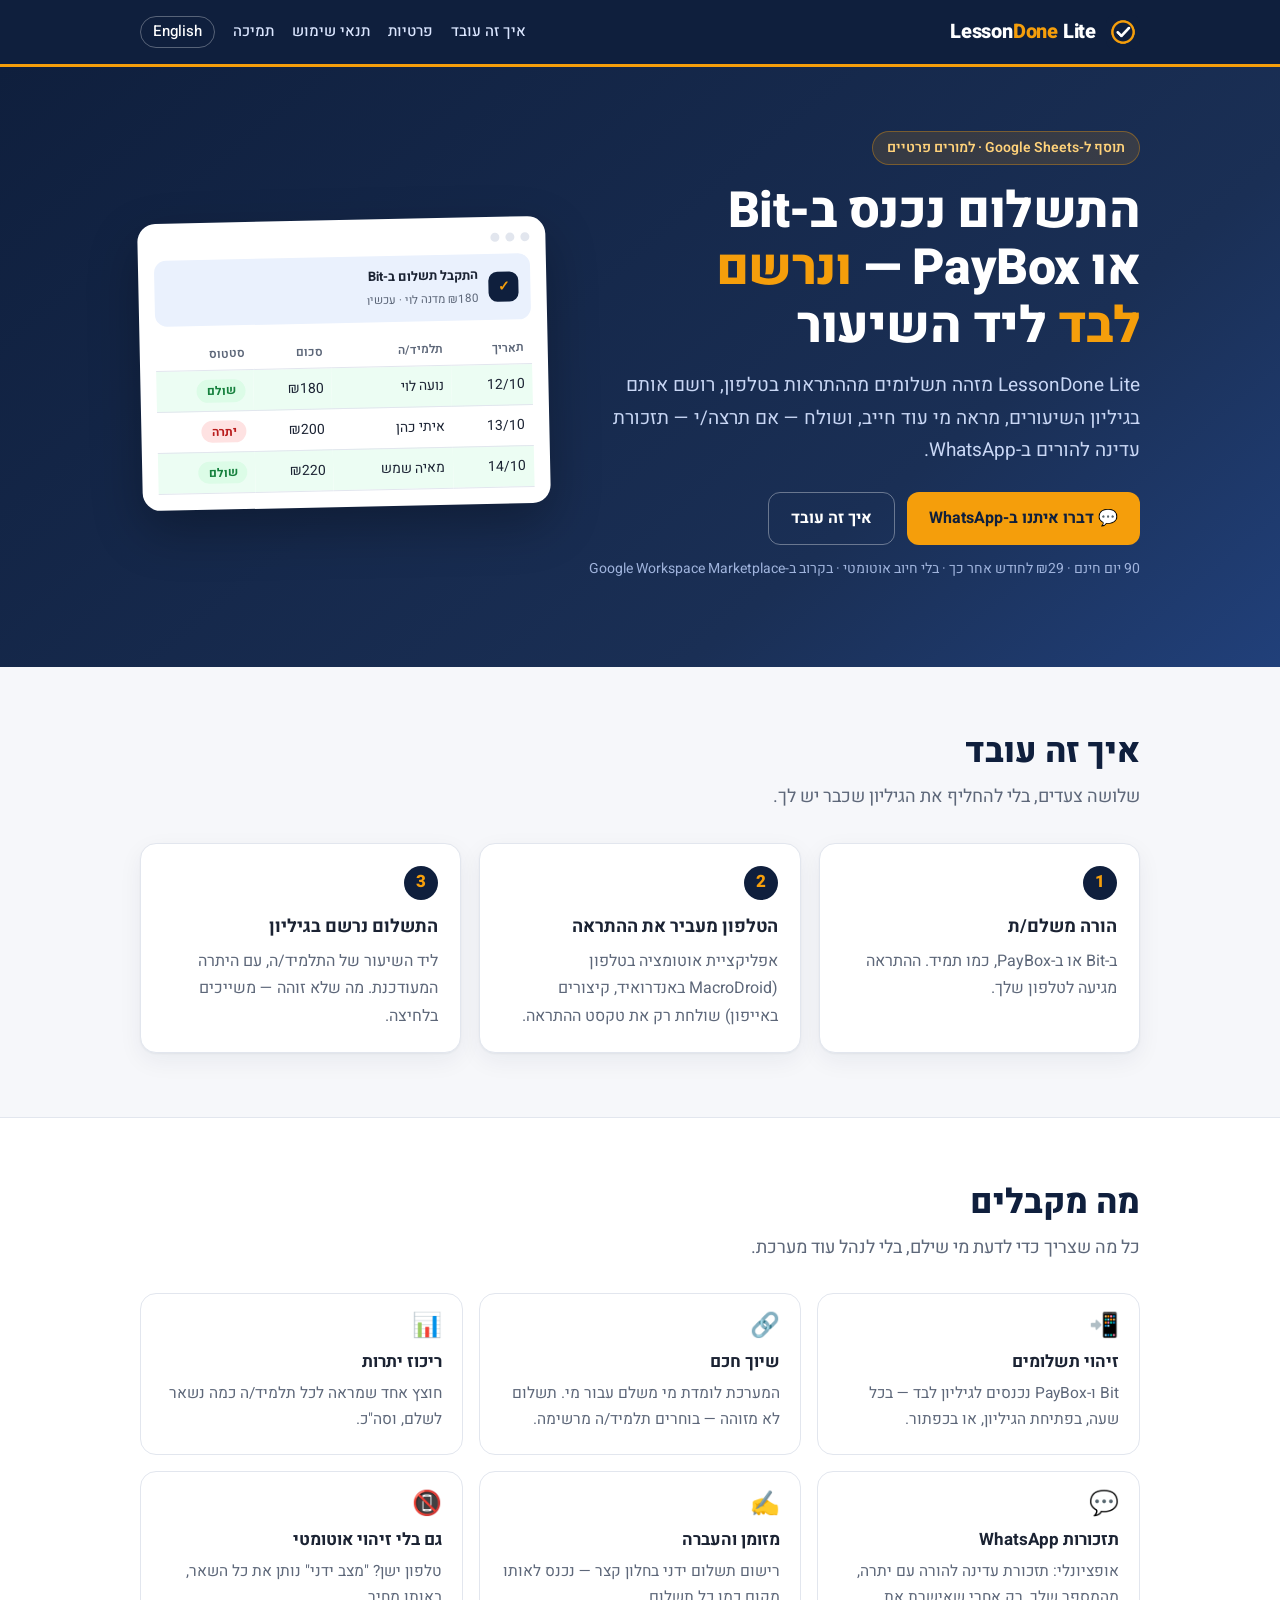
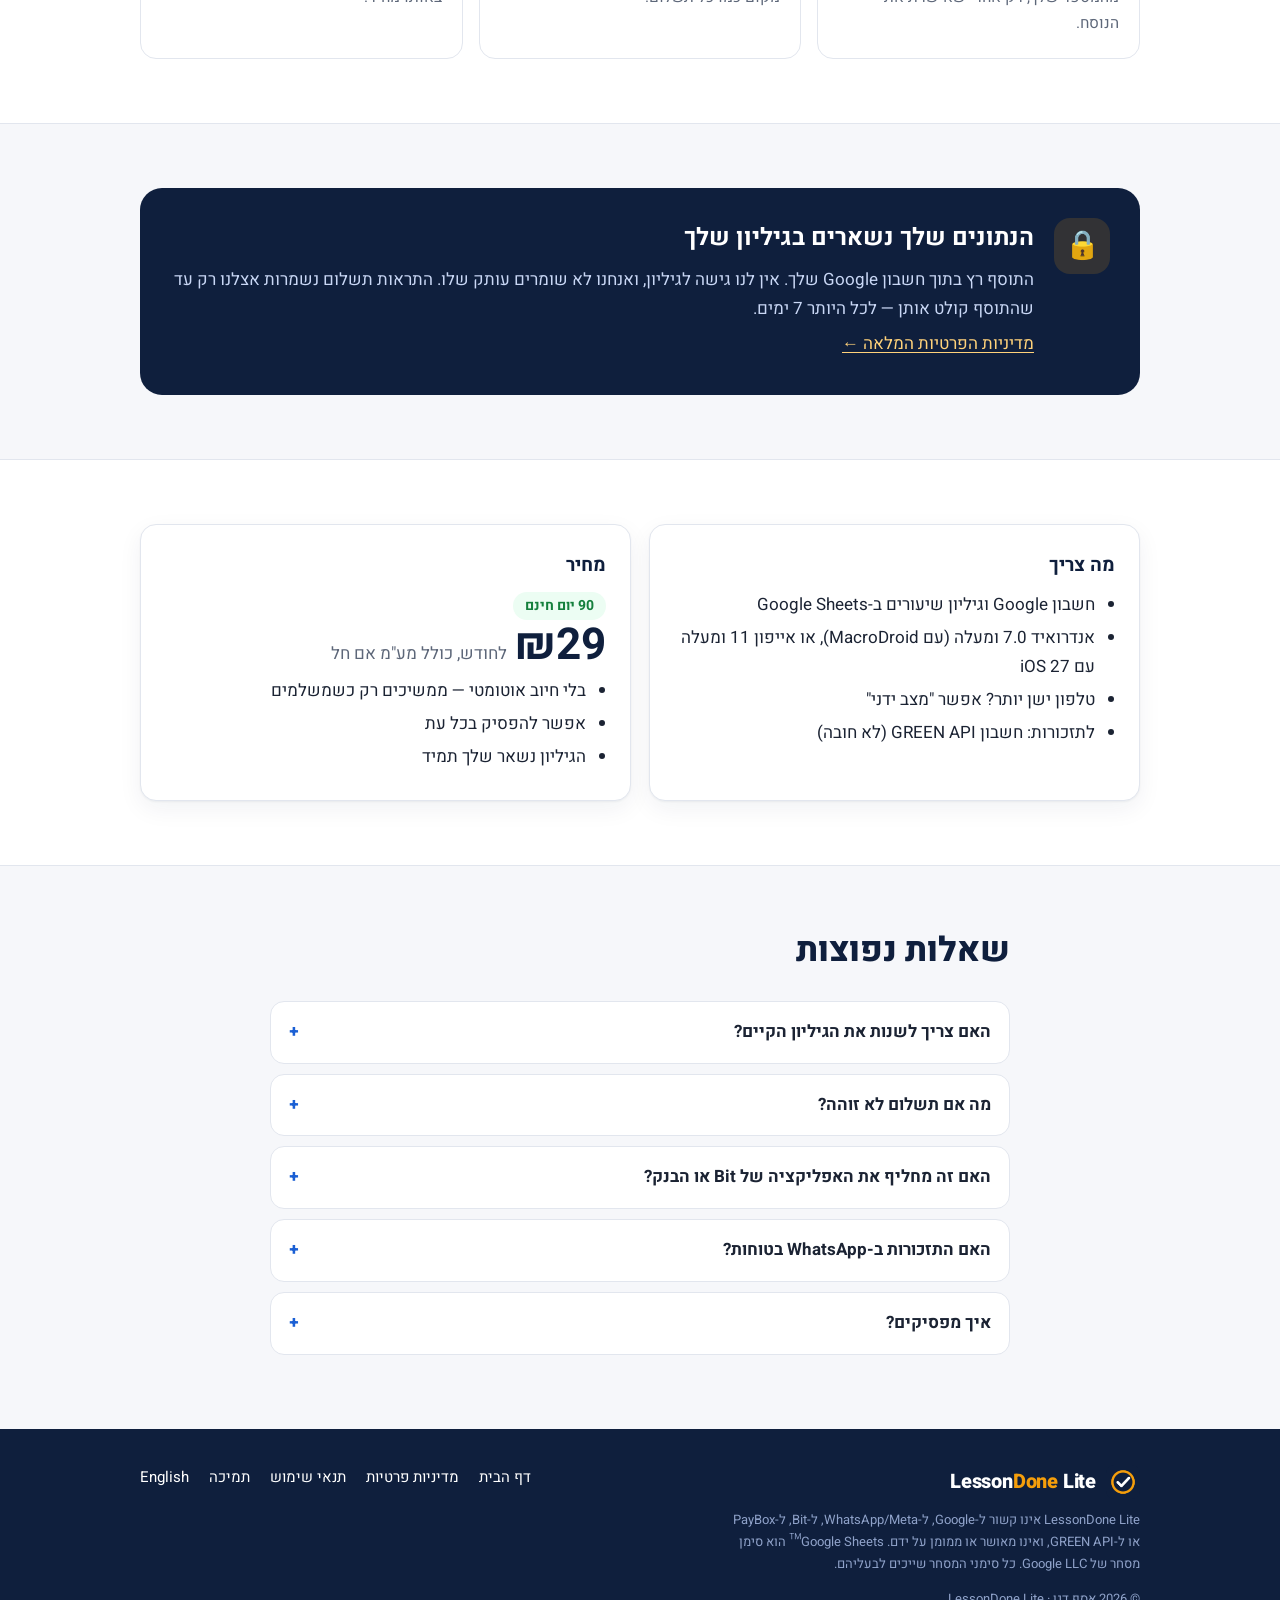
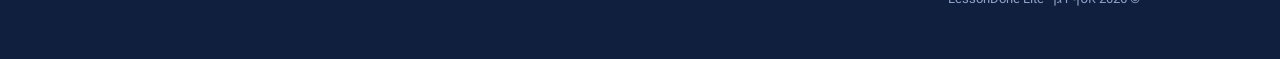
==== lite/index.html @ c4875c61 "site: LessonDone Lite pages (home, privacy, terms, support) HE+EN + brand Co-Authored-By: Claude Opu" ====
<!doctype html>
<html lang="he" dir="rtl">
<head>
<meta charset="utf-8">
<meta name="viewport" content="width=device-width, initial-scale=1, viewport-fit=cover">
<title>LessonDone Lite — מעקב תשלומים למורים פרטיים</title>
<meta name="description" content="LessonDone Lite — תוסף ל-Google Sheets שמזהה תשלומים מ-Bit ו-PayBox, רושם אותם ליד השיעור, מראה יתרות ושולח תזכורות WhatsApp למורים פרטיים.">
<meta name="theme-color" content="#0f1f3d">
<link rel="icon" type="image/png" sizes="32x32" href="/brand/icon-32.png">
<link rel="apple-touch-icon" href="/brand/icon-128.png">
<link rel="alternate" hreflang="en" href="/lite/en/">
<meta property="og:title" content="LessonDone Lite — מעקב תשלומים למורים פרטיים">
<meta property="og:description" content="LessonDone Lite — תוסף ל-Google Sheets שמזהה תשלומים מ-Bit ו-PayBox, רושם אותם ליד השיעור, מראה יתרות ושולח תזכורות WhatsApp למורים פרטיים.">
<meta property="og:image" content="/brand/banner-220x140.png">
<link rel="preconnect" href="https://fonts.googleapis.com">
<link rel="preconnect" href="https://fonts.gstatic.com" crossorigin>
<link rel="stylesheet" href="https://fonts.googleapis.com/css2?family=Heebo:wght@400;500;700;800&display=swap">
<link rel="stylesheet" href="/lite/assets/site.css">
</head>
<body>
<header class="top"><div class="wrap">
  <a class="logo" href="/lite/"><img src="/brand/icon-128.png" alt="" width="34" height="34"><bdi dir="ltr">Lesson<span>Done</span> Lite</bdi></a>
  <nav class="nav" aria-label="ניווט"><a href="/lite/#how">איך זה עובד</a><a href="/lite/privacy/">פרטיות</a><a href="/lite/terms/">תנאי שימוש</a><a href="/lite/support/">תמיכה</a><a class="lang" href="/lite/en/" lang="en" hreflang="en">English</a></nav>
</div></header>
<div class="hero"><div class="wrap">
  <div>
    <span class="eyebrow">תוסף ל-Google Sheets · למורים פרטיים</span>
    <h1>התשלום נכנס ב-Bit או PayBox — <em>ונרשם לבד</em> ליד השיעור</h1>
    <p class="sub">LessonDone Lite מזהה תשלומים מההתראות בטלפון, רושם אותם בגיליון השיעורים, מראה מי עוד חייב, ושולח — אם תרצה/י — תזכורת עדינה להורים ב-WhatsApp.</p>
    <div class="cta"><a class="btn btn-gold" href="https://wa.me/972524470034?text=%D7%A9%D7%9C%D7%95%D7%9D%2C%20%D7%99%D7%A9%20%D7%9C%D7%99%20%D7%A9%D7%90%D7%9C%D7%94%20%D7%9C%D7%92%D7%91%D7%99%20LessonDone%20Lite">💬 דברו איתנו ב-WhatsApp</a><a class="btn btn-ghost" href="#how">איך זה עובד</a></div>
    <p class="note">90 יום חינם · ₪29 לחודש אחר כך · בלי חיוב אוטומטי · בקרוב ב-Google Workspace Marketplace</p>
  </div>
  <div class="mock" aria-hidden="true">
  <div class="bar"><i></i><i></i><i></i></div>
  <div class="notif"><div class="dot">✓</div><div><b>התקבל תשלום ב-Bit</b><small>₪180 מדנה לוי · עכשיו</small></div></div>
  <table><thead><tr><th>תאריך</th><th>תלמיד/ה</th><th>סכום</th><th>סטטוס</th></tr></thead>
  <tbody><tr class="paid"><td>12/10</td><td>נועה לוי</td><td>₪180</td><td><span class="pill ok">שולם</span></td></tr>
  <tr><td>13/10</td><td>איתי כהן</td><td>₪200</td><td><span class="pill due">יתרה</span></td></tr>
  <tr class="paid"><td>14/10</td><td>מאיה שמש</td><td>₪220</td><td><span class="pill ok">שולם</span></td></tr></tbody></table>
</div>
</div></div>
<main>
<section id="how"><div class="wrap">
  <div class="sec-h"><h2>איך זה עובד</h2><p>שלושה צעדים, בלי להחליף את הגיליון שכבר יש לך.</p></div>
  <div class="steps">
    <div class="step"><div class="n">1</div><h3>הורה משלם/ת</h3><p>ב-Bit או ב-PayBox, כמו תמיד. ההתראה מגיעה לטלפון שלך.</p></div>
    <div class="step"><div class="n">2</div><h3>הטלפון מעביר את ההתראה</h3><p>אפליקציית אוטומציה בטלפון (MacroDroid באנדרואיד, קיצורים באייפון) שולחת רק את טקסט ההתראה.</p></div>
    <div class="step"><div class="n">3</div><h3>התשלום נרשם בגיליון</h3><p>ליד השיעור של התלמיד/ה, עם היתרה המעודכנת. מה שלא זוהה — משייכים בלחיצה.</p></div>
  </div>
</div></section>
<section class="alt"><div class="wrap">
  <div class="sec-h"><h2>מה מקבלים</h2><p>כל מה שצריך כדי לדעת מי שילם, בלי לנהל עוד מערכת.</p></div>
  <div class="grid">
    <div class="feat"><div class="ic">📲</div><h3>זיהוי תשלומים</h3><p>Bit ו-PayBox נכנסים לגיליון לבד — בכל שעה, בפתיחת הגיליון, או בכפתור.</p></div>
    <div class="feat"><div class="ic">🔗</div><h3>שיוך חכם</h3><p>המערכת לומדת מי משלם עבור מי. תשלום לא מזוהה — בוחרים תלמיד/ה מרשימה.</p></div>
    <div class="feat"><div class="ic">📊</div><h3>ריכוז יתרות</h3><p>חוצץ אחד שמראה לכל תלמיד/ה כמה נשאר לשלם, וסה"כ.</p></div>
    <div class="feat"><div class="ic">💬</div><h3>תזכורות WhatsApp</h3><p>אופציונלי: תזכורת עדינה להורה עם יתרה, מהמספר שלך, רק אחרי שאישרת את הנוסח.</p></div>
    <div class="feat"><div class="ic">✍️</div><h3>מזומן והעברה</h3><p>רישום תשלום ידני בחלון קצר — נכנס לאותו מקום כמו כל תשלום.</p></div>
    <div class="feat"><div class="ic">📵</div><h3>גם בלי זיהוי אוטומטי</h3><p>טלפון ישן? "מצב ידני" נותן את כל השאר, באותו מחיר.</p></div>
  </div>
</div></section>
<section><div class="wrap">
  <div class="privacy">
    <div class="shield">🔒</div>
    <div><h2>הנתונים שלך נשארים בגיליון שלך</h2>
    <p>התוסף רץ בתוך חשבון Google שלך. אין לנו גישה לגיליון, ואנחנו לא שומרים עותק שלו. התראות תשלום נשמרות אצלנו רק עד שהתוסף קולט אותן — לכל היותר 7 ימים.</p>
    <p><a href="/lite/privacy/">מדיניות הפרטיות המלאה ←</a></p></div>
  </div>
</div></section>
<section class="alt"><div class="wrap">
  <div class="cols">
    <div class="card"><h3>מה צריך</h3><ul>
      <li>חשבון Google וגיליון שיעורים ב-Google Sheets</li>
      <li>אנדרואיד 7.0 ומעלה (עם MacroDroid), או אייפון 11 ומעלה עם iOS 27</li>
      <li>טלפון ישן יותר? אפשר "מצב ידני"</li>
      <li>לתזכורות: חשבון GREEN API (לא חובה)</li></ul></div>
    <div class="card"><h3>מחיר</h3><span class="tag">90 יום חינם</span>
      <div class="price"><b>₪29</b><span>לחודש, כולל מע"מ אם חל</span></div>
      <ul><li>בלי חיוב אוטומטי — ממשיכים רק כשמשלמים</li><li>אפשר להפסיק בכל עת</li><li>הגיליון נשאר שלך תמיד</li></ul></div>
  </div>
</div></section>
<section><div class="wrap narrow">
  <div class="sec-h"><h2>שאלות נפוצות</h2></div>
  <details><summary>האם צריך לשנות את הגיליון הקיים?</summary><p>לא. התוסף מזהה את העמודות שכבר יש לך (תאריך, תלמיד, סכום) ומוסיף כמה עמודות 💰 בסוף.</p></details>
  <details><summary>מה אם תשלום לא זוהה?</summary><p>הוא נכנס לחוצץ "💰 תשלומים נכנסים", ומשם משייכים אותו לתלמיד/ה בבחירה מרשימה. בפעם הבאה המערכת כבר תזהה.</p></details>
  <details><summary>האם זה מחליף את האפליקציה של Bit או הבנק?</summary><p>לא. הזיהוי הוא כלי מעקב נוח, לא רישום חשבונאי ולא אישור שהכסף התקבל. אם יש ספק — בודקים באפליקציה.</p></details>
  <details><summary>האם התזכורות ב-WhatsApp בטוחות?</summary><p>הן נשלחות דרך GREEN API, שירות חיצוני לא רשמי, ולכן יש סיכון שהמספר יוגבל. התוסף שולח מעט ובמרווחים, רק להורים עם יתרה. הפרטים בסעיף 9 של <a href="/lite/terms/">תנאי השימוש</a>. אפשר גם לעבוד בלי תזכורות.</p></details>
  <details><summary>איך מפסיקים?</summary><p>פשוט לא מחדשים, או כותבים לנו. להסרת התוסף: בגיליון ← תוספים ← ניהול תוספים.</p></details>
</div></section>
</main>
<footer><div class="wrap">
  <div><a class="logo" href="/lite/"><img src="/brand/icon-128.png" alt="" width="34" height="34"><bdi dir="ltr">Lesson<span>Done</span> Lite</bdi></a>
  <p class="small">LessonDone Lite אינו קשור ל-Google, ל-WhatsApp/Meta, ל-Bit, ל-PayBox או ל-GREEN API, ואינו מאושר או ממומן על ידם. Google Sheets™ הוא סימן מסחר של Google LLC. כל סימני המסחר שייכים לבעליהם.</p><p class="small">© 2026 אסף דגן · LessonDone Lite</p></div>
  <div class="links"><a href="/lite/">דף הבית</a><a href="/lite/privacy/">מדיניות פרטיות</a><a href="/lite/terms/">תנאי שימוש</a><a href="/lite/support/">תמיכה</a><a href="/lite/en/" lang="en">English</a></div>
</div></footer>
</body>
</html>
---- lite/assets/site.css ----
/* LessonDone Lite — site styles (brand: navy #0f1f3d, blue #1a5fd4, gold #f59e0b) */
:root{
  --navy:#0f1f3d; --navy-2:#1a2f55; --blue:#1a5fd4; --blue-soft:#eaf1fd; --gold:#f59e0b; --gold-soft:#fff6e3;
  --bg:#f6f7fa; --paper:#ffffff; --ink:#1b2333; --muted:#5d6779; --rule:#e2e6ee; --green:#15803d; --green-soft:#ecfdf3;
  --r:16px; --shadow:0 1px 2px rgba(15,31,61,.05),0 8px 24px rgba(15,31,61,.06);
  --f:"Heebo",Arial,"Segoe UI",sans-serif;
}
*{box-sizing:border-box}
html{-webkit-text-size-adjust:100%}
body{margin:0;background:var(--bg);color:var(--ink);font-family:var(--f);font-size:17px;line-height:1.7}
a{color:var(--blue);text-underline-offset:3px}
img{max-width:100%;display:block}
.wrap{max-width:1040px;margin:0 auto;padding-left:max(20px,env(safe-area-inset-left,0px));padding-right:max(20px,env(safe-area-inset-right,0px))}
.narrow{max-width:780px}

/* top bar */
.top{background:var(--navy);color:#fff;position:sticky;top:0;z-index:20;border-bottom:3px solid var(--gold)}
.top .wrap{display:flex;align-items:center;justify-content:space-between;gap:16px;min-height:64px;flex-wrap:wrap;padding-block:8px}
.logo{display:flex;align-items:center;gap:10px;color:#fff;text-decoration:none;font-weight:800;font-size:20px;letter-spacing:-.2px;white-space:nowrap}
.logo img{width:34px;height:34px;border-radius:9px}
.logo span{color:var(--gold)}
.nav{display:flex;align-items:center;gap:4px 18px;flex-wrap:wrap;font-size:15px}
.nav a{color:#dbe6ff;text-decoration:none;font-weight:500}
.nav a:hover,.nav a[aria-current="page"]{color:#fff}
.nav a[aria-current="page"]{border-bottom:2px solid var(--gold)}
.nav .lang{border:1px solid rgba(255,255,255,.3);border-radius:999px;padding:2px 12px;color:#fff}

/* hero */
.hero{background:linear-gradient(140deg,var(--navy) 0%,var(--navy-2) 70%,#21407a 100%);color:#fff;overflow:hidden}
.hero .wrap{display:grid;grid-template-columns:1.15fr .85fr;gap:40px;align-items:center;padding-block:64px 72px}
.eyebrow{display:inline-flex;align-items:center;gap:8px;background:rgba(245,158,11,.14);color:#ffd27a;border:1px solid rgba(245,158,11,.35);border-radius:999px;padding:4px 14px;font-size:14px;font-weight:600}
.hero h1{font-size:clamp(32px,5vw,50px);line-height:1.15;margin:18px 0 14px;font-weight:800;letter-spacing:-.5px;text-wrap:balance}
.hero h1 em{font-style:normal;color:var(--gold)}
.hero p.sub{font-size:19px;color:#c9d7f5;margin:0 0 26px;max-width:34em}
.cta{display:flex;flex-wrap:wrap;gap:12px}
.btn{display:inline-flex;align-items:center;gap:8px;font:inherit;font-weight:700;font-size:16px;border-radius:12px;padding:12px 22px;text-decoration:none;cursor:pointer;border:0}
.btn-gold{background:var(--gold);color:var(--navy)}
.btn-gold:hover{background:#ffb02e}
.btn-ghost{background:transparent;color:#fff;border:1px solid rgba(255,255,255,.35)}
.btn-ghost:hover{background:rgba(255,255,255,.08)}
.btn-blue{background:var(--blue);color:#fff}
.note{font-size:14px;color:#9fb3dc;margin-top:12px}

/* hero mock: a sheet row turning green */
.mock{background:#fff;color:var(--ink);border-radius:18px;box-shadow:0 20px 50px rgba(0,0,0,.28);padding:16px;font-size:14px;transform:rotate(-1.2deg)}
.mock .bar{display:flex;gap:6px;margin-bottom:12px}.mock .bar i{width:9px;height:9px;border-radius:50%;background:#e2e6ee;display:block}
.mock .notif{display:flex;gap:10px;align-items:center;background:var(--blue-soft);border-radius:12px;padding:10px 12px;margin-bottom:12px}
.mock .notif b{display:block;font-size:13px}
.mock .notif small{color:var(--muted)}
.mock .dot{width:30px;height:30px;border-radius:9px;background:var(--navy);flex-shrink:0;display:grid;place-items:center;color:var(--gold);font-weight:900}
.mock table{width:100%;border-collapse:collapse;font-variant-numeric:tabular-nums}
.mock th{font-size:12px;color:var(--muted);font-weight:600;text-align:start;padding:6px 8px;border-bottom:1px solid var(--rule)}
.mock td{padding:8px;border-bottom:1px solid var(--rule)}
.mock tr.paid td{background:var(--green-soft)}
.mock .pill{display:inline-block;font-size:12px;font-weight:700;border-radius:999px;padding:1px 10px}
.mock .ok{background:#dcfce7;color:var(--green)}
.mock .due{background:#fee2e2;color:#b91c1c}

/* sections */
section{padding-block:64px}
.sec-h{max-width:640px;margin-bottom:30px}
.sec-h h2{font-size:clamp(26px,3.4vw,34px);line-height:1.2;margin:0 0 10px;font-weight:800;color:var(--navy);text-wrap:balance}
.sec-h p{margin:0;color:var(--muted);font-size:18px}
.steps{display:grid;grid-template-columns:repeat(3,1fr);gap:18px;counter-reset:s}
.step{background:var(--paper);border:1px solid var(--rule);border-radius:var(--r);padding:22px;box-shadow:var(--shadow);min-width:0}
.step .n{width:34px;height:34px;border-radius:50%;background:var(--navy);color:var(--gold);font-weight:800;display:grid;place-items:center;margin-bottom:12px}
.step h3{margin:0 0 6px;font-size:18px}
.step p{margin:0;color:var(--muted);font-size:16px}
.grid{display:grid;grid-template-columns:repeat(3,1fr);gap:16px}
.feat{background:var(--paper);border-radius:var(--r);padding:20px;border:1px solid var(--rule);min-width:0}
.feat .ic{font-size:24px;line-height:1;margin-bottom:10px}
.feat h3{margin:0 0 4px;font-size:17px}
.feat p{margin:0;color:var(--muted);font-size:15.5px}
.alt{background:#fff;border-block:1px solid var(--rule)}

.privacy{display:grid;grid-template-columns:auto 1fr;gap:20px;align-items:start;background:var(--navy);color:#fff;border-radius:22px;padding:30px}
.privacy .shield{width:56px;height:56px;border-radius:16px;background:rgba(245,158,11,.15);display:grid;place-items:center;font-size:28px}
.privacy h2{margin:0 0 8px;font-size:24px}
.privacy p{margin:0 0 6px;color:#c9d7f5}
.privacy a{color:#ffd27a}

.cols{display:grid;grid-template-columns:1fr 1fr;gap:18px}
.card{background:var(--paper);border:1px solid var(--rule);border-radius:var(--r);padding:24px;box-shadow:var(--shadow);min-width:0}
.card h3{margin:0 0 10px;font-size:19px;color:var(--navy)}
.card ul{margin:0;padding-inline-start:20px}
.card li{margin:4px 0}
.price{display:flex;align-items:baseline;gap:8px;margin:4px 0 8px}
.price b{font-size:44px;color:var(--navy);line-height:1;font-variant-numeric:tabular-nums}
.price span{color:var(--muted)}
.tag{display:inline-block;background:var(--green-soft);color:var(--green);font-weight:700;border-radius:999px;padding:2px 12px;font-size:14px}

details{background:var(--paper);border:1px solid var(--rule);border-radius:14px;padding:4px 18px;margin-bottom:10px}
summary{cursor:pointer;font-weight:700;padding:12px 0;list-style:none}
summary::-webkit-details-marker{display:none}
summary::after{content:"+";float:inline-end;color:var(--blue);font-weight:800}
details[open] summary::after{content:"–"}
details p{margin:0 0 14px;color:var(--muted)}

/* document pages (privacy / terms / support) */
.doc-head{background:linear-gradient(140deg,var(--navy),var(--navy-2));color:#fff;padding-block:44px 40px}
.doc-head h1{margin:0 0 6px;font-size:clamp(28px,4vw,40px);font-weight:800}
.doc-head p{margin:0;color:#c9d7f5}
.doc{padding-block:36px 72px}
.doc article{background:var(--paper);border:1px solid var(--rule);border-radius:var(--r);padding:clamp(20px,4vw,48px);box-shadow:var(--shadow)}
.doc h2{font-size:21px;color:var(--navy);margin:32px 0 8px;padding-top:18px;border-top:1px solid var(--rule)}
.doc h2:first-child{margin-top:0;padding-top:0;border-top:0}
.doc h3{font-size:17px;margin:18px 0 4px}
.doc p,.doc li{max-width:72ch}
.doc .lead{font-size:18px}
.doc .tbl{overflow-x:auto;margin:10px 0 16px}
.doc table{border-collapse:collapse;width:100%;min-width:560px;font-size:15px;line-height:1.55}
.doc th,.doc td{border:1px solid var(--rule);padding:9px 11px;vertical-align:top;text-align:start}
.doc th{background:var(--blue-soft)}
.doc .caps{font-weight:700}
.doc .en-quote{direction:ltr;text-align:left;font-style:italic;background:var(--blue-soft);border-radius:10px;padding:12px 16px;unicode-bidi:isolate}
.doc .foot{color:var(--muted);font-size:14px;margin-top:30px}
.contact{display:grid;grid-template-columns:repeat(2,1fr);gap:16px;margin-bottom:26px}
.contact .card a.big{font-size:20px;font-weight:800;text-decoration:none}

/* footer */
footer{background:var(--navy);color:#b9c7e6;font-size:15px;padding-block:36px}
footer .wrap{display:grid;grid-template-columns:1.2fr 1fr;gap:24px}
footer a{color:#fff;text-decoration:none}
footer .links{display:flex;flex-wrap:wrap;gap:8px 20px;justify-content:flex-end;align-content:start}
footer .small{font-size:13px;color:#8fa2c9;margin-top:10px;max-width:60ch}

:focus-visible{outline:3px solid var(--gold);outline-offset:2px;border-radius:6px}

@media (max-width:860px){
  .hero .wrap{grid-template-columns:1fr;padding-block:44px 52px}
  .mock{transform:none;max-width:460px}
  .steps,.grid{grid-template-columns:1fr 1fr}
  .cols,.contact{grid-template-columns:1fr}
  footer .wrap{grid-template-columns:1fr}
  footer .links{justify-content:flex-start}
}
@media (max-width:560px){
  body{font-size:16px}
  .steps,.grid{grid-template-columns:1fr}
  section{padding-block:48px}
  .privacy{grid-template-columns:1fr}
  .nav{font-size:14px;gap:4px 12px}
}
@media print{
  .top,footer,.doc-head .lang-switch{display:none!important}
  body{background:#fff;font-size:11.5pt}
  .doc-head{background:none;color:#000;padding:0 0 10px}
  .doc-head p{color:#333}
  .doc article{border:0;box-shadow:none;padding:0}
  .doc .tbl{overflow:visible}.doc table{min-width:0}
}
@media (prefers-reduced-motion:reduce){*{transition:none!important;animation:none!important}}
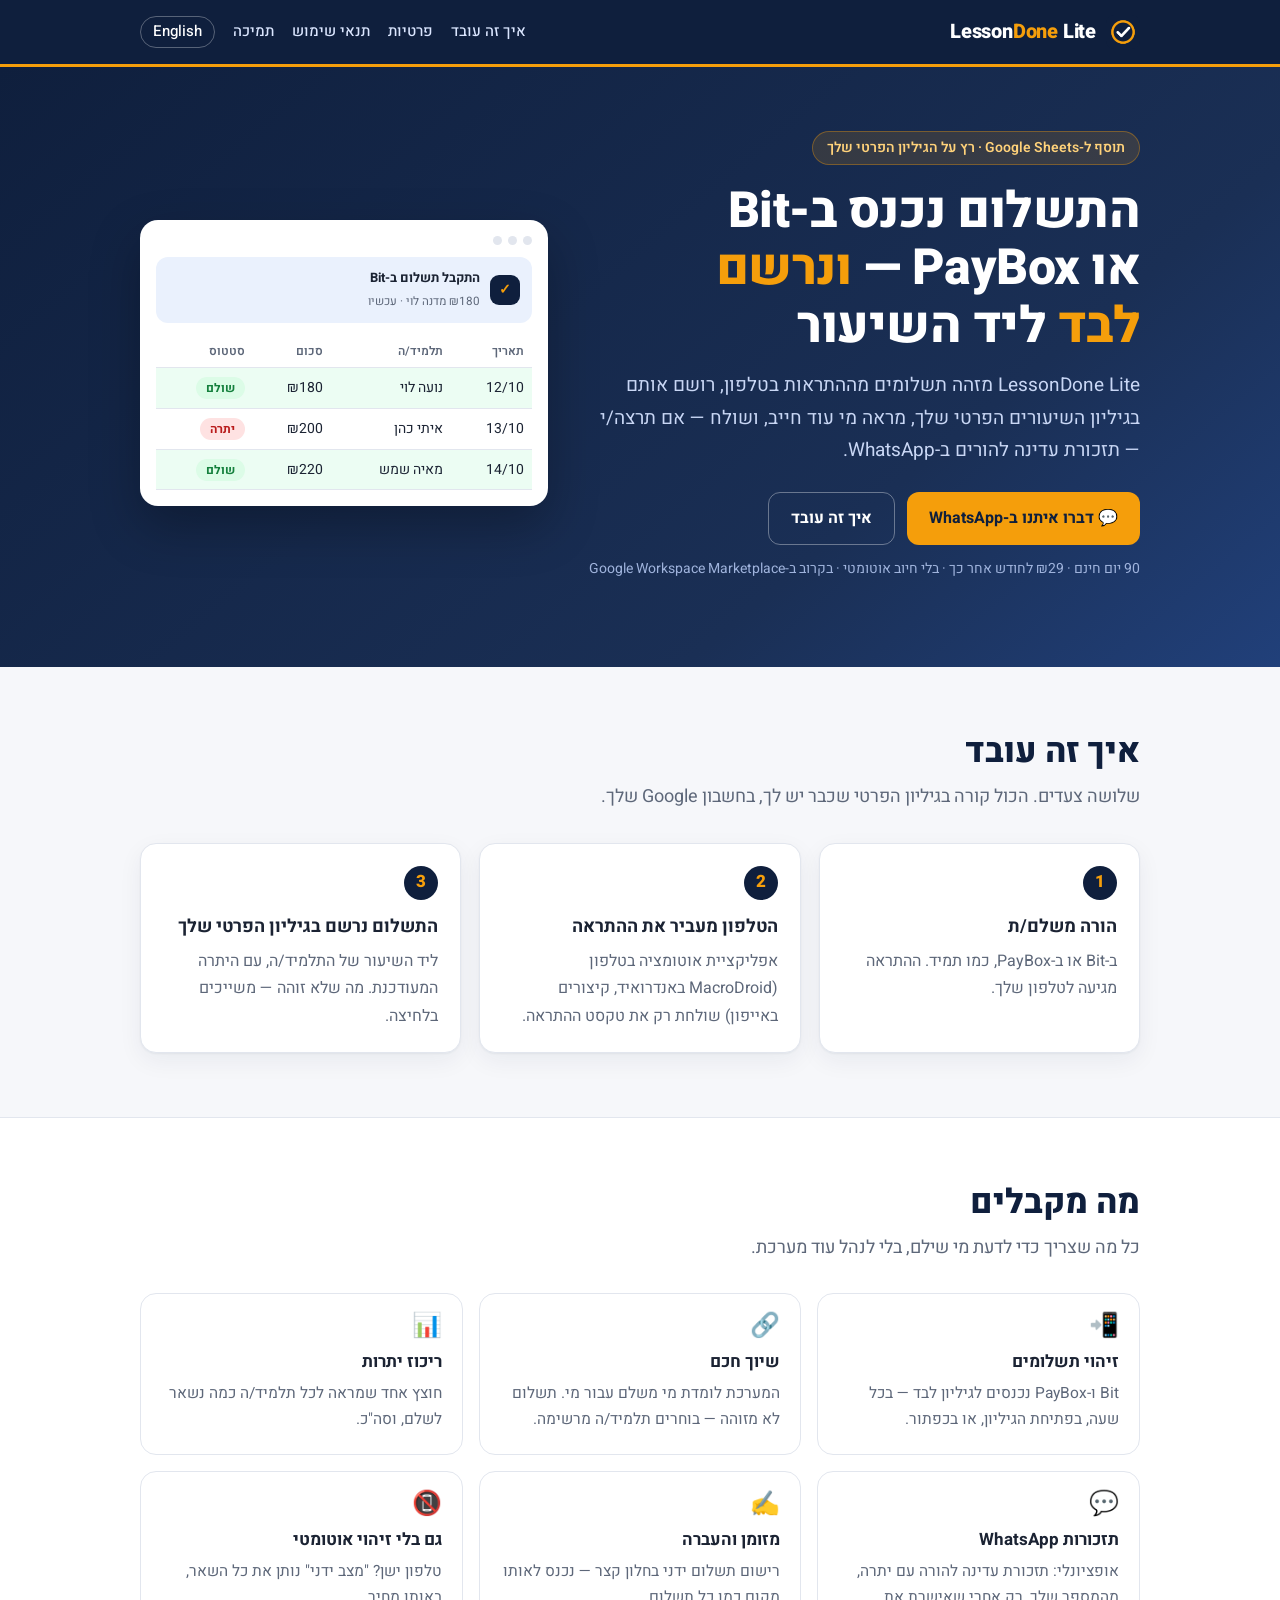
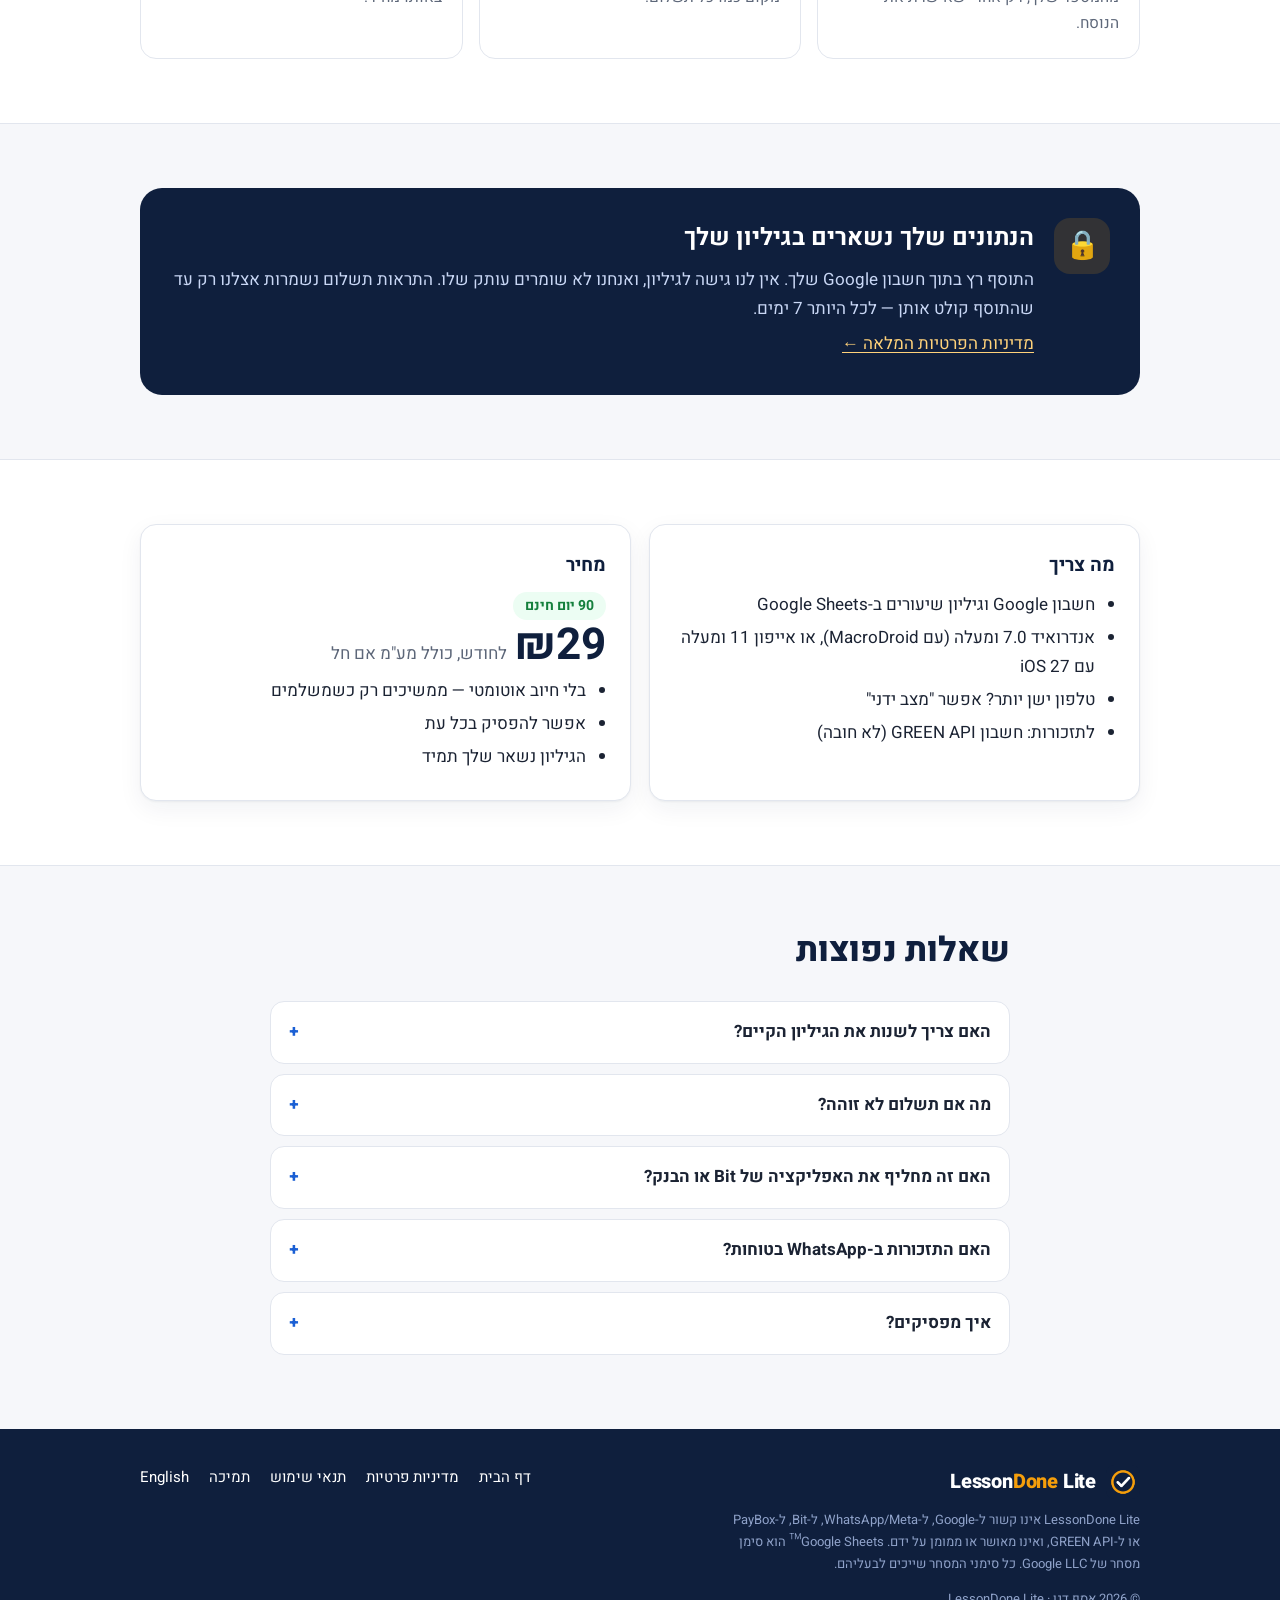
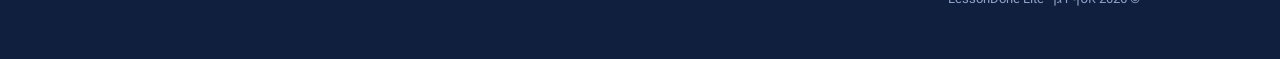
==== commit 74110ab2: "site: private sheet wording, straight preview" ====
--- a/lite/index.html
+++ b/lite/index.html
@@ -24,9 +24,9 @@
 </div></header>
 <div class="hero"><div class="wrap">
   <div>
-    <span class="eyebrow">תוסף ל-Google Sheets · למורים פרטיים</span>
+    <span class="eyebrow">תוסף ל-Google Sheets · רץ על הגיליון הפרטי שלך</span>
     <h1>התשלום נכנס ב-Bit או PayBox — <em>ונרשם לבד</em> ליד השיעור</h1>
-    <p class="sub">LessonDone Lite מזהה תשלומים מההתראות בטלפון, רושם אותם בגיליון השיעורים, מראה מי עוד חייב, ושולח — אם תרצה/י — תזכורת עדינה להורים ב-WhatsApp.</p>
+    <p class="sub">LessonDone Lite מזהה תשלומים מההתראות בטלפון, רושם אותם בגיליון השיעורים הפרטי שלך, מראה מי עוד חייב, ושולח — אם תרצה/י — תזכורת עדינה להורים ב-WhatsApp.</p>
     <div class="cta"><a class="btn btn-gold" href="https://wa.me/972524470034?text=%D7%A9%D7%9C%D7%95%D7%9D%2C%20%D7%99%D7%A9%20%D7%9C%D7%99%20%D7%A9%D7%90%D7%9C%D7%94%20%D7%9C%D7%92%D7%91%D7%99%20LessonDone%20Lite">💬 דברו איתנו ב-WhatsApp</a><a class="btn btn-ghost" href="#how">איך זה עובד</a></div>
     <p class="note">90 יום חינם · ₪29 לחודש אחר כך · בלי חיוב אוטומטי · בקרוב ב-Google Workspace Marketplace</p>
   </div>
@@ -41,11 +41,11 @@
 </div></div>
 <main>
 <section id="how"><div class="wrap">
-  <div class="sec-h"><h2>איך זה עובד</h2><p>שלושה צעדים, בלי להחליף את הגיליון שכבר יש לך.</p></div>
+  <div class="sec-h"><h2>איך זה עובד</h2><p>שלושה צעדים. הכול קורה בגיליון הפרטי שכבר יש לך, בחשבון Google שלך.</p></div>
   <div class="steps">
     <div class="step"><div class="n">1</div><h3>הורה משלם/ת</h3><p>ב-Bit או ב-PayBox, כמו תמיד. ההתראה מגיעה לטלפון שלך.</p></div>
     <div class="step"><div class="n">2</div><h3>הטלפון מעביר את ההתראה</h3><p>אפליקציית אוטומציה בטלפון (MacroDroid באנדרואיד, קיצורים באייפון) שולחת רק את טקסט ההתראה.</p></div>
-    <div class="step"><div class="n">3</div><h3>התשלום נרשם בגיליון</h3><p>ליד השיעור של התלמיד/ה, עם היתרה המעודכנת. מה שלא זוהה — משייכים בלחיצה.</p></div>
+    <div class="step"><div class="n">3</div><h3>התשלום נרשם בגיליון הפרטי שלך</h3><p>ליד השיעור של התלמיד/ה, עם היתרה המעודכנת. מה שלא זוהה — משייכים בלחיצה.</p></div>
   </div>
 </div></section>
 <section class="alt"><div class="wrap">
--- a/lite/assets/site.css
+++ b/lite/assets/site.css
@@ -42,7 +42,7 @@
 .note{font-size:14px;color:#9fb3dc;margin-top:12px}
 
 /* hero mock: a sheet row turning green */
-.mock{background:#fff;color:var(--ink);border-radius:18px;box-shadow:0 20px 50px rgba(0,0,0,.28);padding:16px;font-size:14px;transform:rotate(-1.2deg)}
+.mock{background:#fff;color:var(--ink);border-radius:18px;box-shadow:0 20px 50px rgba(0,0,0,.28);padding:16px;font-size:14px}
 .mock .bar{display:flex;gap:6px;margin-bottom:12px}.mock .bar i{width:9px;height:9px;border-radius:50%;background:#e2e6ee;display:block}
 .mock .notif{display:flex;gap:10px;align-items:center;background:var(--blue-soft);border-radius:12px;padding:10px 12px;margin-bottom:12px}
 .mock .notif b{display:block;font-size:13px}
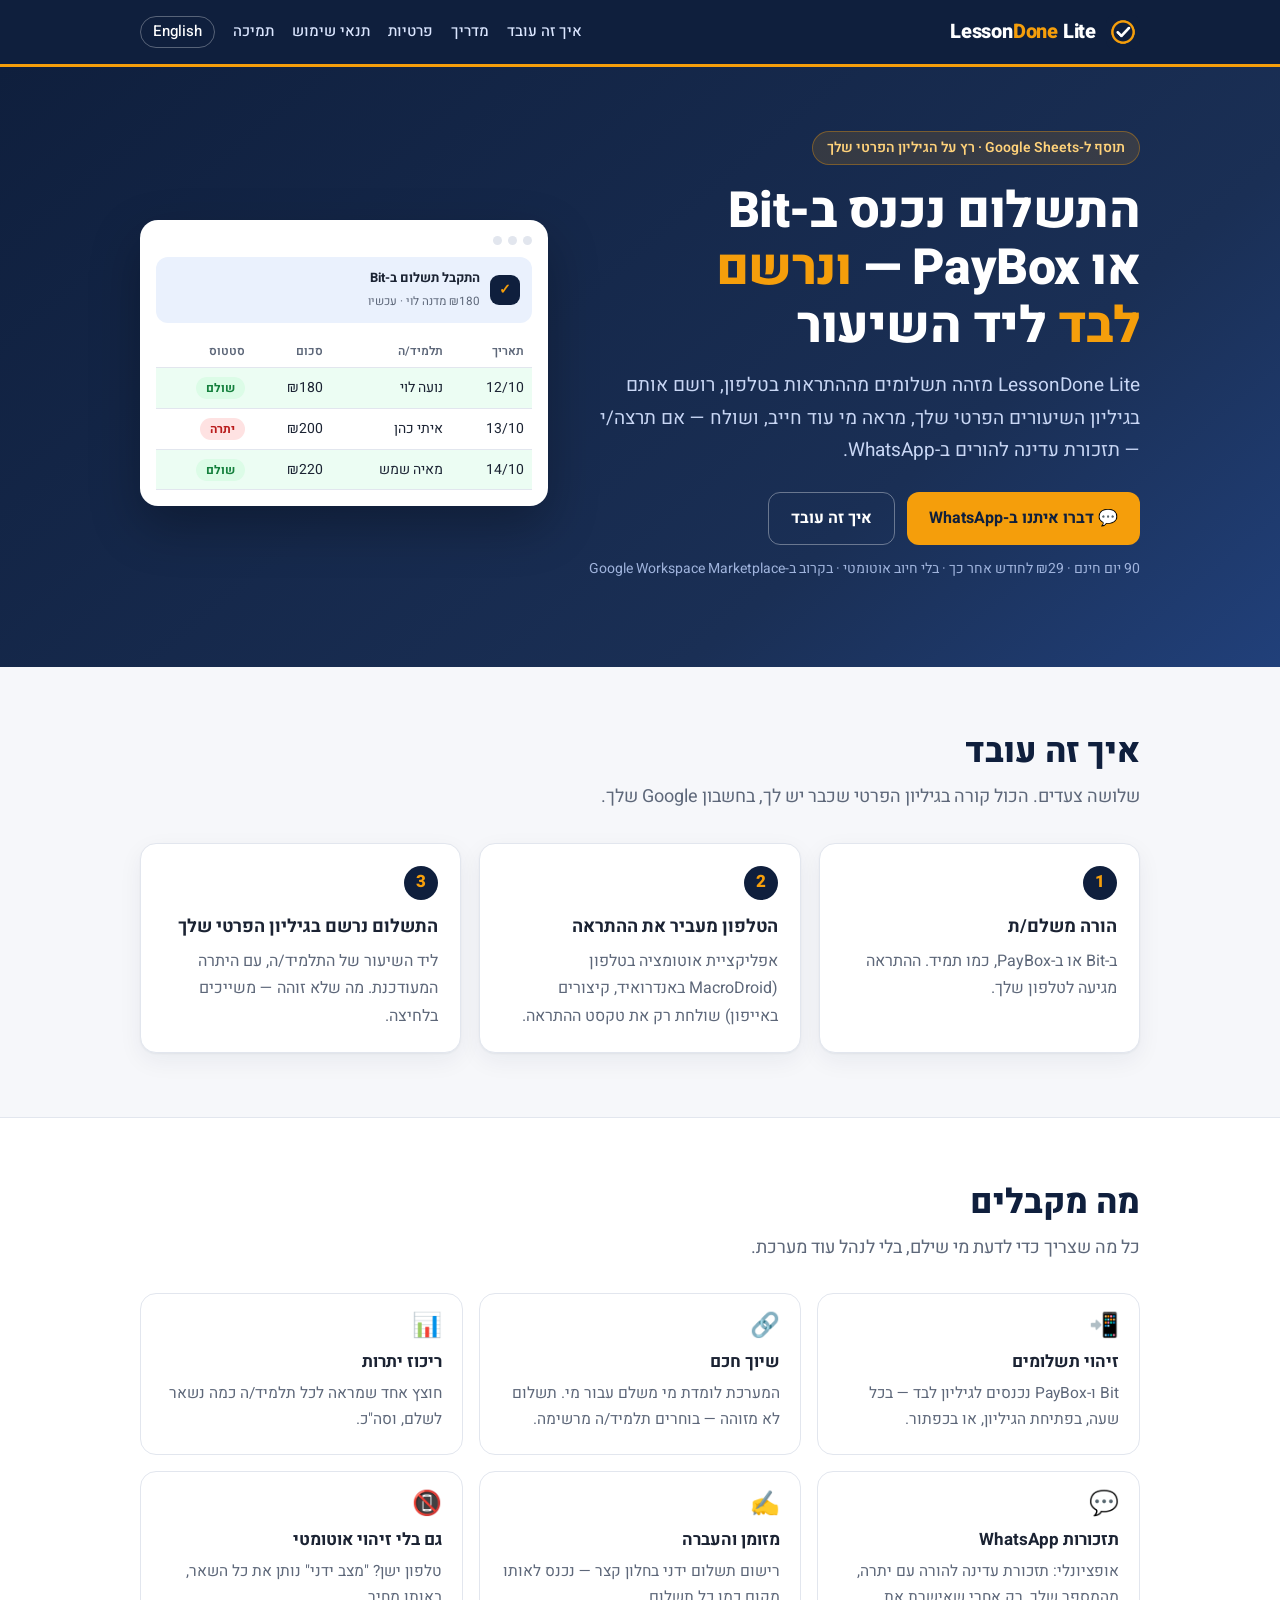
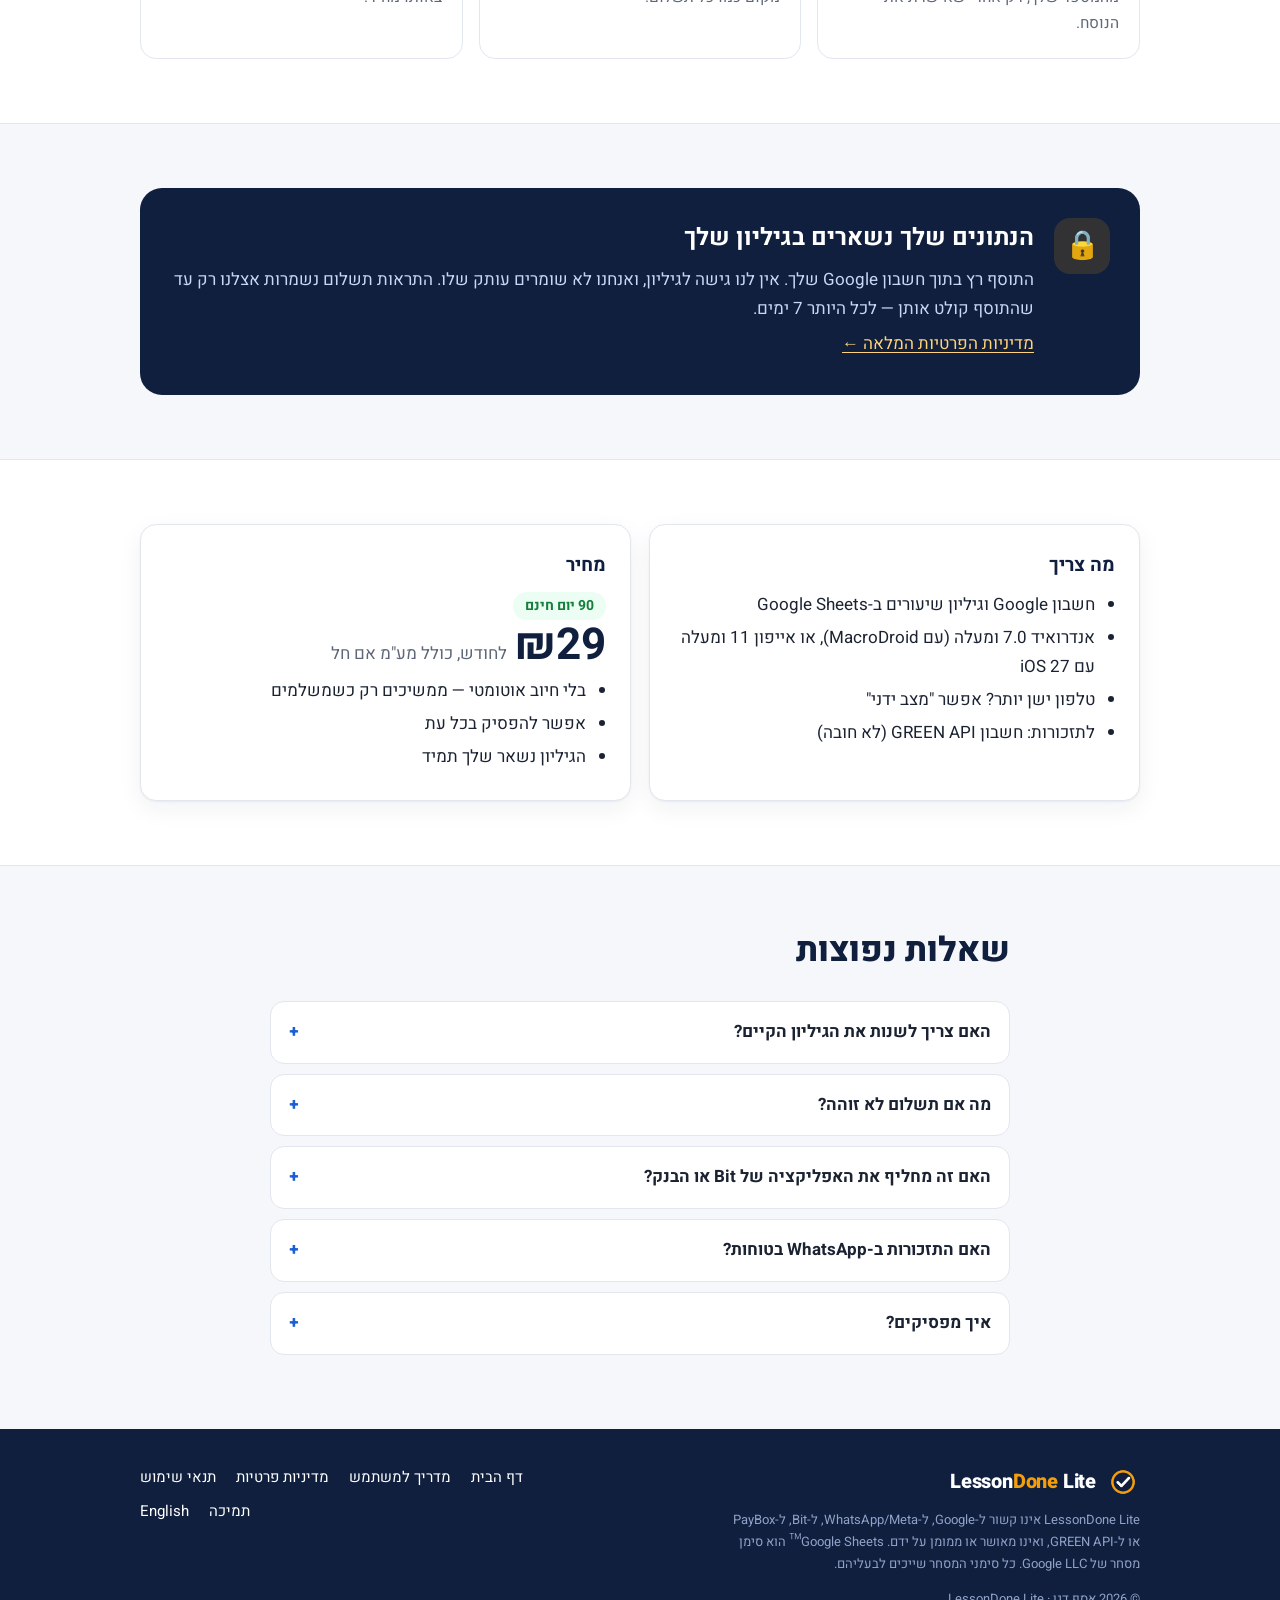
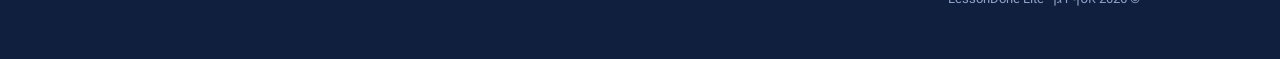
==== commit 66708eef: "Lite site: user guide page + nav/footer links Co-Authored-By: Claude Opus 5.5 <noreply@anthropic.com" ====
--- a/lite/index.html
+++ b/lite/index.html
@@ -20,7 +20,7 @@
 <body>
 <header class="top"><div class="wrap">
   <a class="logo" href="/lite/"><img src="/brand/icon-128.png" alt="" width="34" height="34"><bdi dir="ltr">Lesson<span>Done</span> Lite</bdi></a>
-  <nav class="nav" aria-label="ניווט"><a href="/lite/#how">איך זה עובד</a><a href="/lite/privacy/">פרטיות</a><a href="/lite/terms/">תנאי שימוש</a><a href="/lite/support/">תמיכה</a><a class="lang" href="/lite/en/" lang="en" hreflang="en">English</a></nav>
+  <nav class="nav" aria-label="ניווט"><a href="/lite/#how">איך זה עובד</a><a href="/lite/guide/">מדריך</a><a href="/lite/privacy/">פרטיות</a><a href="/lite/terms/">תנאי שימוש</a><a href="/lite/support/">תמיכה</a><a class="lang" href="/lite/en/" lang="en" hreflang="en">English</a></nav>
 </div></header>
 <div class="hero"><div class="wrap">
   <div>
@@ -91,7 +91,7 @@
 <footer><div class="wrap">
   <div><a class="logo" href="/lite/"><img src="/brand/icon-128.png" alt="" width="34" height="34"><bdi dir="ltr">Lesson<span>Done</span> Lite</bdi></a>
   <p class="small">LessonDone Lite אינו קשור ל-Google, ל-WhatsApp/Meta, ל-Bit, ל-PayBox או ל-GREEN API, ואינו מאושר או ממומן על ידם. Google Sheets™ הוא סימן מסחר של Google LLC. כל סימני המסחר שייכים לבעליהם.</p><p class="small">© 2026 אסף דגן · LessonDone Lite</p></div>
-  <div class="links"><a href="/lite/">דף הבית</a><a href="/lite/privacy/">מדיניות פרטיות</a><a href="/lite/terms/">תנאי שימוש</a><a href="/lite/support/">תמיכה</a><a href="/lite/en/" lang="en">English</a></div>
+  <div class="links"><a href="/lite/">דף הבית</a><a href="/lite/guide/">מדריך למשתמש</a><a href="/lite/privacy/">מדיניות פרטיות</a><a href="/lite/terms/">תנאי שימוש</a><a href="/lite/support/">תמיכה</a><a href="/lite/en/" lang="en">English</a></div>
 </div></footer>
 </body>
 </html>
--- a/lite/assets/site.css
+++ b/lite/assets/site.css
@@ -150,3 +150,10 @@
   .doc .tbl{overflow:visible}.doc table{min-width:0}
 }
 @media (prefers-reduced-motion:reduce){*{transition:none!important;animation:none!important}}
+
+/* guide */
+.toc{display:flex;flex-wrap:wrap;gap:6px 14px;background:var(--blue-soft);border-radius:12px;padding:12px 16px;margin-bottom:8px;font-size:15px}
+.toc b{width:100%;color:var(--navy)}
+.toc a{text-decoration:none;font-weight:500}
+.note-box{background:var(--gold-soft);border-radius:10px;padding:10px 14px;font-size:15px}
+.guide ol li,.guide ul li{margin:5px 0}
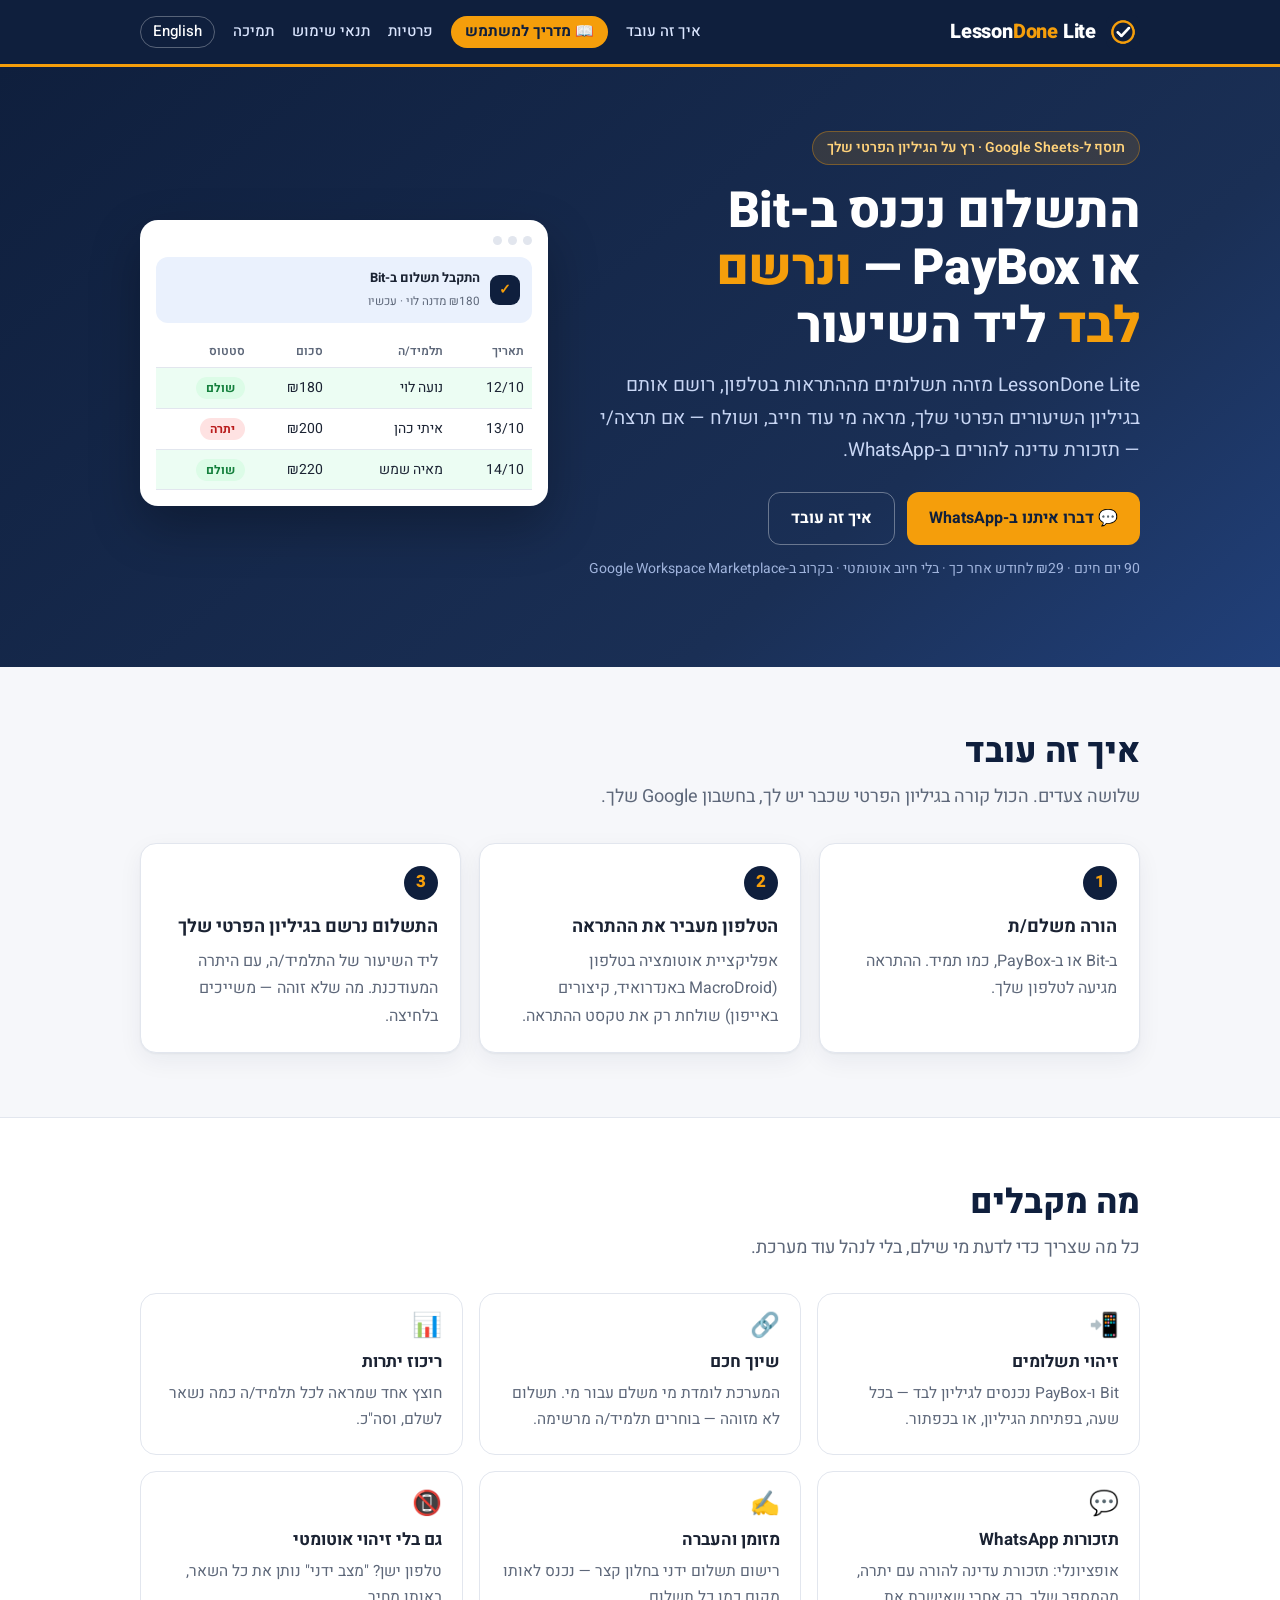
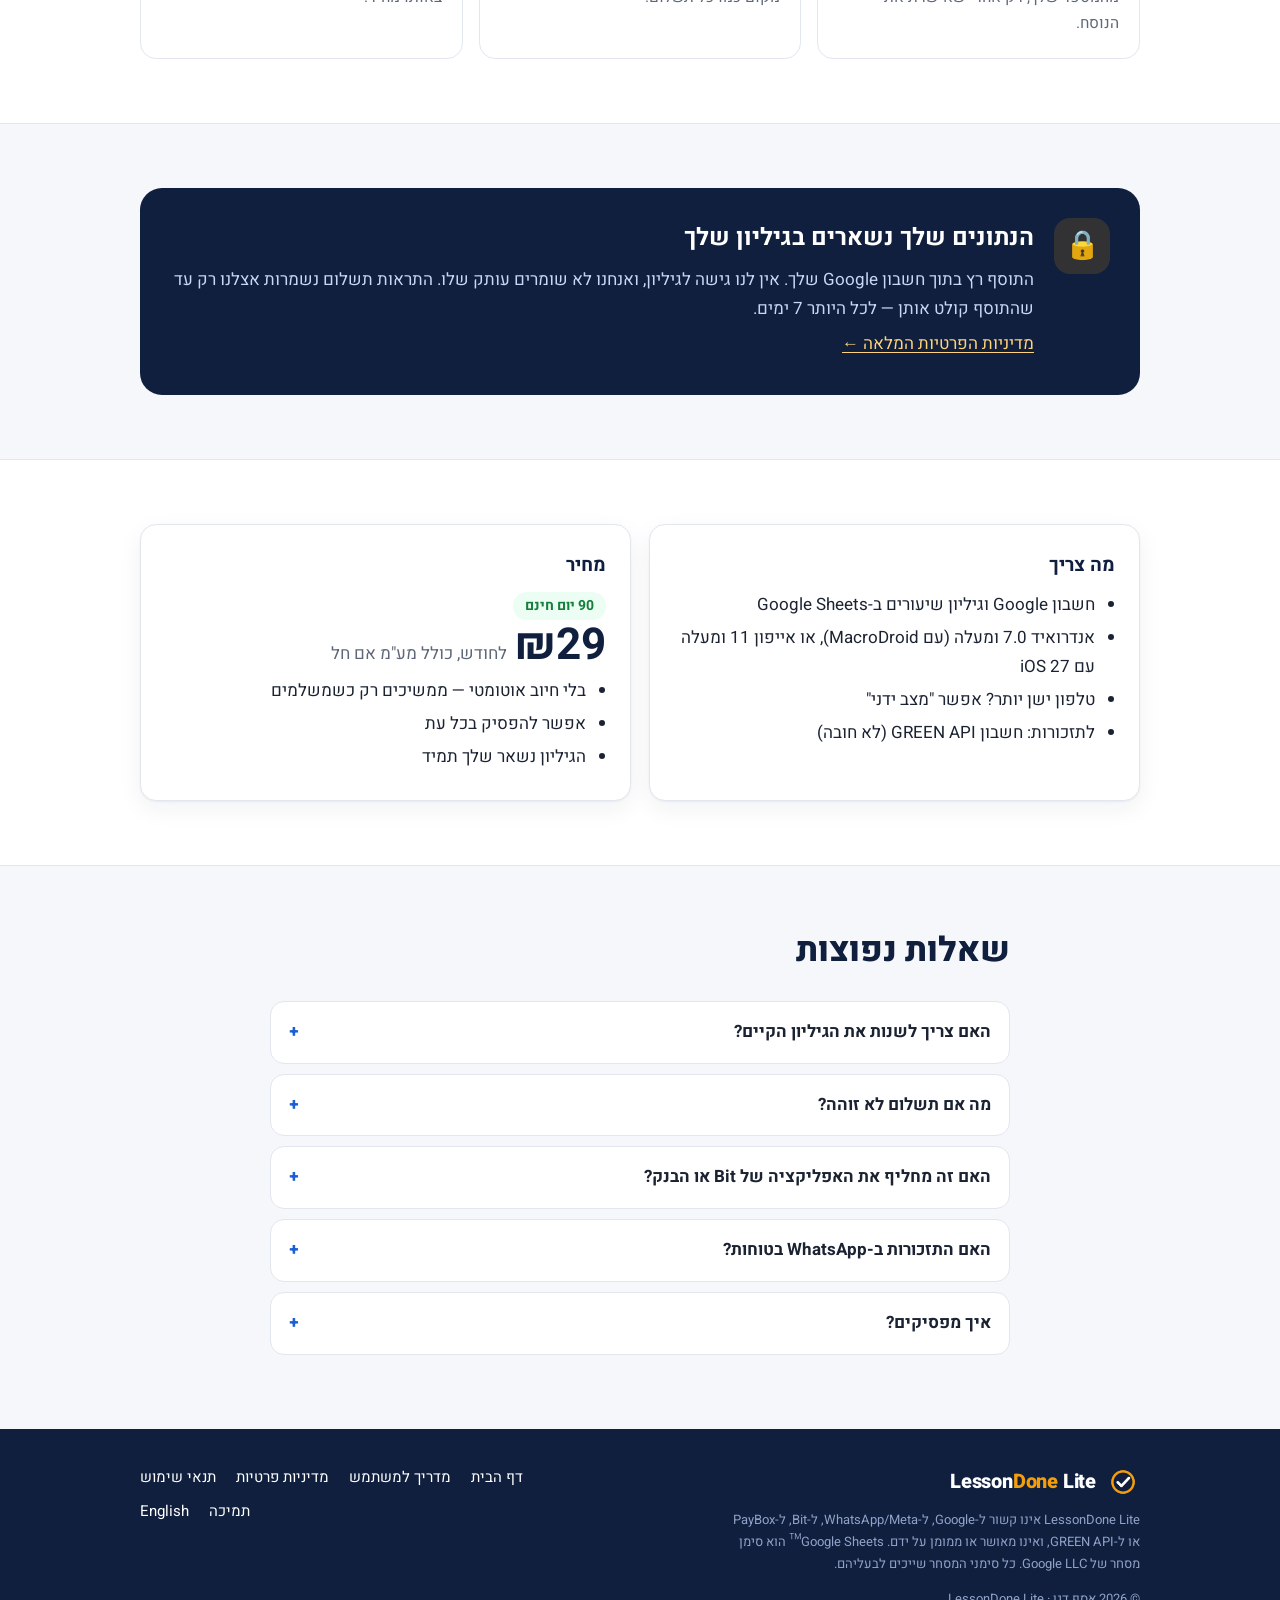
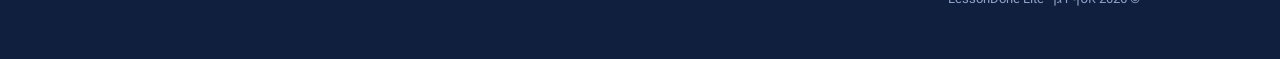
==== commit d66c3f9c: "Lite site: full user guide, gold 'user guide' nav button Co-Authored-By: Claude Opus 5.5 <noreply@an" ====
--- a/lite/index.html
+++ b/lite/index.html
@@ -20,7 +20,7 @@
 <body>
 <header class="top"><div class="wrap">
   <a class="logo" href="/lite/"><img src="/brand/icon-128.png" alt="" width="34" height="34"><bdi dir="ltr">Lesson<span>Done</span> Lite</bdi></a>
-  <nav class="nav" aria-label="ניווט"><a href="/lite/#how">איך זה עובד</a><a href="/lite/guide/">מדריך</a><a href="/lite/privacy/">פרטיות</a><a href="/lite/terms/">תנאי שימוש</a><a href="/lite/support/">תמיכה</a><a class="lang" href="/lite/en/" lang="en" hreflang="en">English</a></nav>
+  <nav class="nav" aria-label="ניווט"><a href="/lite/#how">איך זה עובד</a><a class="nav-guide" href="/lite/guide/">📖 מדריך למשתמש</a><a href="/lite/privacy/">פרטיות</a><a href="/lite/terms/">תנאי שימוש</a><a href="/lite/support/">תמיכה</a><a class="lang" href="/lite/en/" lang="en" hreflang="en">English</a></nav>
 </div></header>
 <div class="hero"><div class="wrap">
   <div>
--- a/lite/assets/site.css
+++ b/lite/assets/site.css
@@ -157,3 +157,12 @@
 .toc a{text-decoration:none;font-weight:500}
 .note-box{background:var(--gold-soft);border-radius:10px;padding:10px 14px;font-size:15px}
 .guide ol li,.guide ul li{margin:5px 0}
+.nav a.nav-guide{background:var(--gold);color:var(--navy);border-radius:999px;padding:3px 14px;font-weight:700}
+.nav a.nav-guide:hover{background:#ffb02e;color:var(--navy)}
+.nav a.nav-guide[aria-current="page"]{border-bottom:0;box-shadow:0 0 0 2px #fff}
+.swatches{list-style:none;padding:0}
+.swatches li{display:flex;align-items:center;gap:10px}
+.sw{display:inline-block;width:22px;height:16px;border-radius:4px;border:1px solid var(--rule);flex-shrink:0}
+.msg{background:#dcf8c6;border-radius:12px 12px 4px 12px;padding:12px 16px;max-width:340px;font-size:15.5px;line-height:1.6;box-shadow:var(--shadow)}
+.guide .tbl td:first-child{white-space:normal}
+@media print{.toc{display:none}}
